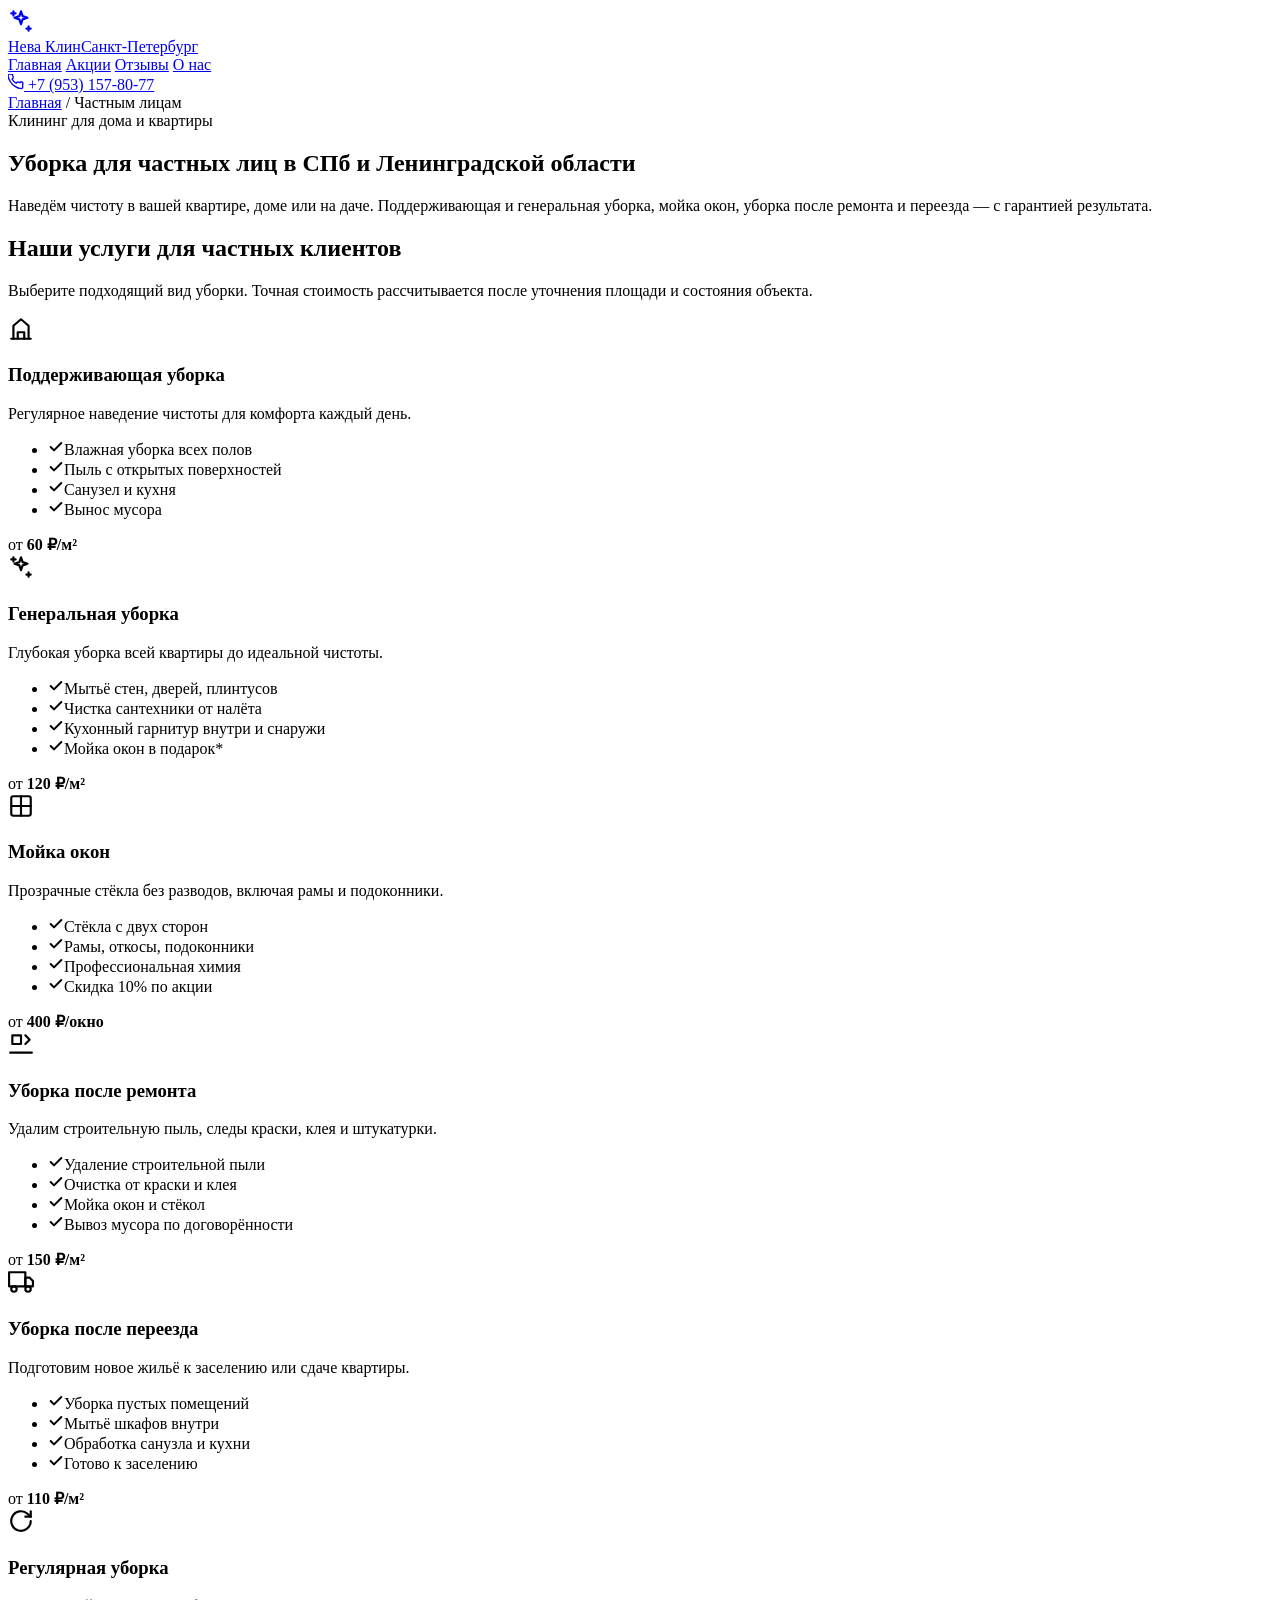
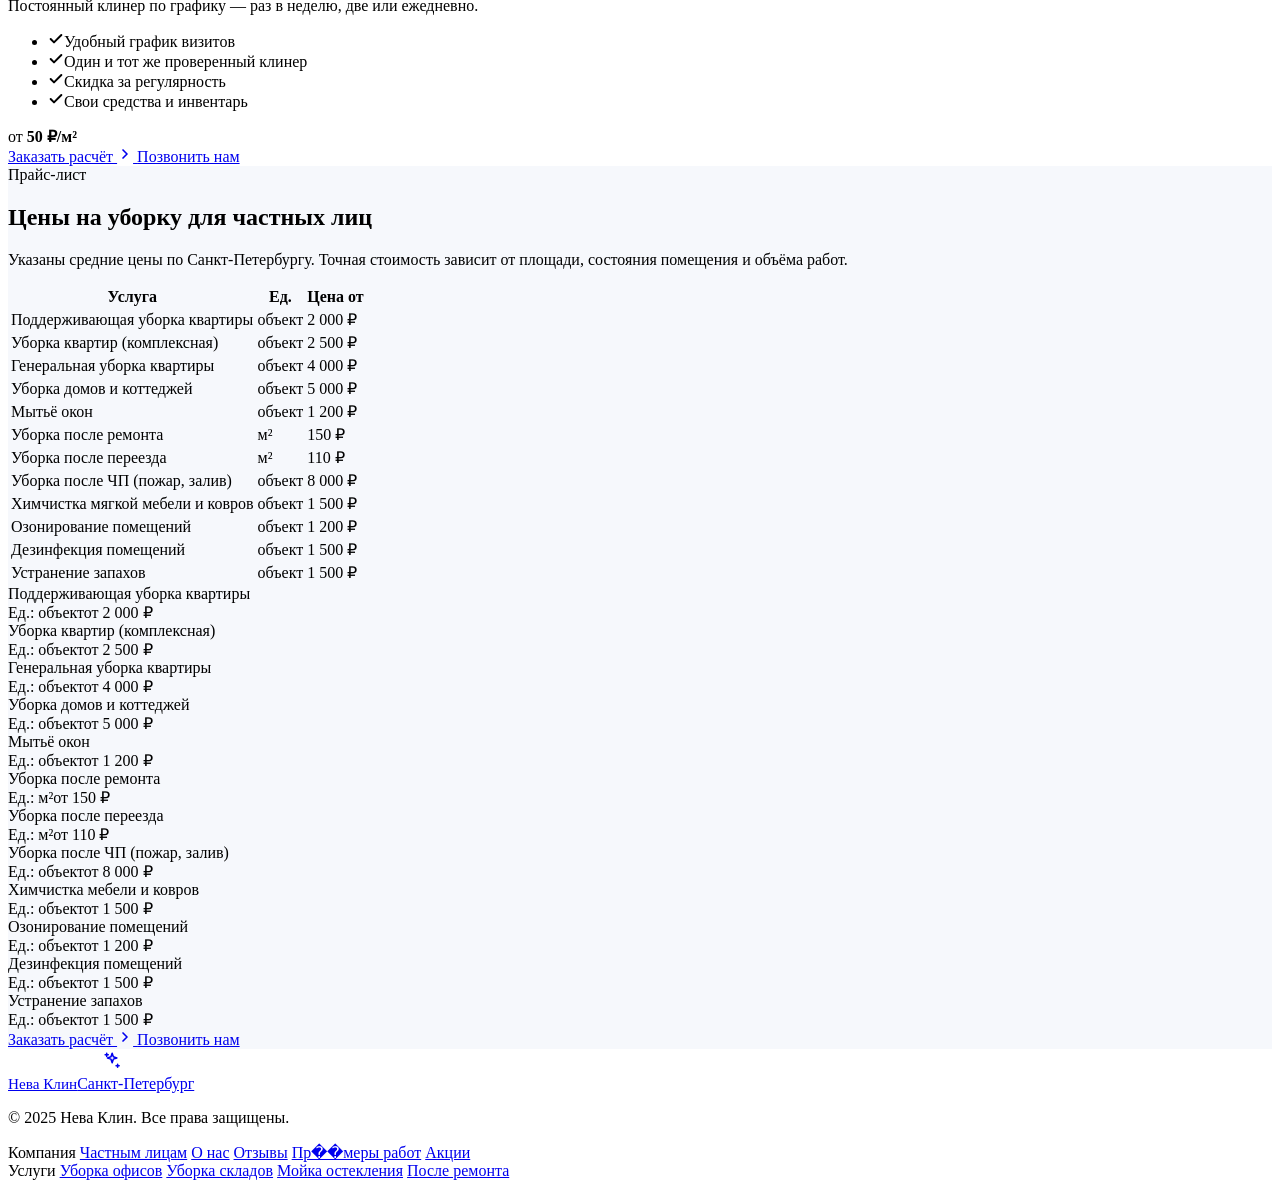
==== pages/chastnym-licam.html @ eec5f183 "Add files via upload 5 новых страниц" ====
<!DOCTYPE html>
<html lang="ru">
<head>
<meta charset="UTF-8"/>
<meta name="viewport" content="width=device-width, initial-scale=1.0"/>
<title>Уборка для частных лиц в СПб — поддерживающая, генеральная, мойка окон | Нева Клин</title>
<meta name="description" content="Клининг для частных лиц в Санкт-Петербурге и Ленинградской области: поддерживающая и генеральная уборка квартир, мойка окон, уборка после ремонта и переезда. Заказать расчёт."/>
<meta name="theme-color" content="#2EA8E8"/>
<link rel="icon" type="image/x-icon" href="/favicon.ico"/>
<link rel="canonical" href="https://neva-klin.ru/pages/chastnym-licam.html"/>
<link rel="preconnect" href="https://fonts.googleapis.com"/>
<link href="https://fonts.googleapis.com/css2?family=Inter:wght@400;500;600;700;800&display=swap" rel="stylesheet"/>
<link rel="stylesheet" href="/assets/site.css"/>
</head>
<body>

<!-- ══ HEADER ══ -->
<header>
  <div class="header-inner">
    <a href="/" class="logo">
      <div class="logo-icon">
        <svg width="26" height="26" viewBox="0 0 24 24" fill="none" stroke="currentColor" stroke-width="2" stroke-linecap="round" stroke-linejoin="round"><path d="M12 3l1.5 4.5L18 9l-4.5 1.5L12 15l-1.5-4.5L6 9l4.5-1.5z"/><path d="M5 3v4"/><path d="M19 17v4"/><path d="M3 5h4"/><path d="M17 19h4"/></svg>
        <div class="logo-dot"></div>
      </div>
      <div class="logo-text"><span>Нева Клин</span><span>Санкт-Петербург</span></div>
    </a>
    <nav>
      <a href="/">Главная</a>
      <a href="/pages/akcii.html">Акции</a>
      <a href="/pages/otzyvy.html">Отзывы</a>
      <a href="/pages/o-nas.html">О нас</a>
    </nav>
    <a href="tel:+79531578077" class="btn-call">
      <svg width="16" height="16" viewBox="0 0 24 24" fill="none" stroke="currentColor" stroke-width="2" stroke-linecap="round" stroke-linejoin="round"><path d="M22 16.92v3a2 2 0 01-2.18 2 19.79 19.79 0 01-8.63-3.07A19.5 19.5 0 013.07 10.8a19.79 19.79 0 01-3.07-8.67A2 2 0 012 0h3a2 2 0 012 1.72c.127.96.361 1.903.7 2.81a2 2 0 01-.45 2.11L6.09 7.91a16 16 0 006 6l1.27-1.27a2 2 0 012.11-.45c.907.339 1.85.573 2.81.7A2 2 0 0122 14.92z"/></svg>
      <span class="btn-call-text">+7 (953) 157-80-77</span>
    </a>
  </div>
</header>

<!-- ══ CRUMBS ══ -->
<div class="container crumbs"><a href="/">Главная</a> / <span>Частным лицам</span></div>

<!-- ══ HERO ══ -->
<section class="page-hero">
  <div class="page-hero-inner anim">
    <div class="page-badge">Клининг для дома и квартиры</div>
    <h1>Уборка для частных лиц в СПб и Ленинградской области</h1>
    <p>Наведём чистоту в вашей квартире, доме или на даче. Поддерживающая и генеральная уборка, мойка окон, уборка после ремонта и переезда — с гарантией результата.</p>
  </div>
</section>

<!-- ══ SERVICES ══ -->
<section class="section">
  <div class="container">
    <div class="section-head">
      <h2>Наши услуги для частных клиентов</h2>
      <p>Выберите подходящий вид уборки. Точная стоимость рассчитывается после уточнения площади и состояния объекта.</p>
    </div>

    <div class="svc-grid">
      <!-- Поддерживающая уборка -->
      <div class="svc-card">
        <div class="svc-icon">
          <svg width="26" height="26" viewBox="0 0 24 24" fill="none" stroke="currentColor" stroke-width="2" stroke-linecap="round" stroke-linejoin="round"><path d="M3 21h18"/><path d="M19 21V9l-7-6-7 6v12"/><path d="M9 21v-6h6v6"/></svg>
        </div>
        <h3>Поддерживающая уборка</h3>
        <p>Регулярное наведение чистоты для комфорта каждый день.</p>
        <ul class="svc-list">
          <li><svg width="16" height="16" viewBox="0 0 24 24" fill="none" stroke="currentColor" stroke-width="3" stroke-linecap="round" stroke-linejoin="round"><polyline points="20 6 9 17 4 12"/></svg>Влажная уборка всех полов</li>
          <li><svg width="16" height="16" viewBox="0 0 24 24" fill="none" stroke="currentColor" stroke-width="3" stroke-linecap="round" stroke-linejoin="round"><polyline points="20 6 9 17 4 12"/></svg>Пыль с открытых поверхностей</li>
          <li><svg width="16" height="16" viewBox="0 0 24 24" fill="none" stroke="currentColor" stroke-width="3" stroke-linecap="round" stroke-linejoin="round"><polyline points="20 6 9 17 4 12"/></svg>Санузел и кухня</li>
          <li><svg width="16" height="16" viewBox="0 0 24 24" fill="none" stroke="currentColor" stroke-width="3" stroke-linecap="round" stroke-linejoin="round"><polyline points="20 6 9 17 4 12"/></svg>Вынос мусора</li>
        </ul>
        <div class="svc-price">от <strong>60 ₽/м²</strong></div>
      </div>

      <!-- Генеральная уборка -->
      <div class="svc-card">
        <div class="svc-icon">
          <svg width="26" height="26" viewBox="0 0 24 24" fill="none" stroke="currentColor" stroke-width="2" stroke-linecap="round" stroke-linejoin="round"><path d="M12 3l1.5 4.5L18 9l-4.5 1.5L12 15l-1.5-4.5L6 9l4.5-1.5z"/><path d="M5 3v4"/><path d="M19 17v4"/><path d="M3 5h4"/><path d="M17 19h4"/></svg>
        </div>
        <h3>Генеральная уборка</h3>
        <p>Глубокая уборка всей квартиры до идеальной чистоты.</p>
        <ul class="svc-list">
          <li><svg width="16" height="16" viewBox="0 0 24 24" fill="none" stroke="currentColor" stroke-width="3" stroke-linecap="round" stroke-linejoin="round"><polyline points="20 6 9 17 4 12"/></svg>Мытьё стен, дверей, плинтусов</li>
          <li><svg width="16" height="16" viewBox="0 0 24 24" fill="none" stroke="currentColor" stroke-width="3" stroke-linecap="round" stroke-linejoin="round"><polyline points="20 6 9 17 4 12"/></svg>Чистка сантехники от налёта</li>
          <li><svg width="16" height="16" viewBox="0 0 24 24" fill="none" stroke="currentColor" stroke-width="3" stroke-linecap="round" stroke-linejoin="round"><polyline points="20 6 9 17 4 12"/></svg>Кухонный гарнитур внутри и снаружи</li>
          <li><svg width="16" height="16" viewBox="0 0 24 24" fill="none" stroke="currentColor" stroke-width="3" stroke-linecap="round" stroke-linejoin="round"><polyline points="20 6 9 17 4 12"/></svg>Мойка окон в подарок*</li>
        </ul>
        <div class="svc-price">от <strong>120 ₽/м²</strong></div>
      </div>

      <!-- Мойка окон -->
      <div class="svc-card">
        <div class="svc-icon">
          <svg width="26" height="26" viewBox="0 0 24 24" fill="none" stroke="currentColor" stroke-width="2" stroke-linecap="round" stroke-linejoin="round"><rect x="3" y="3" width="18" height="18" rx="2"/><path d="M3 12h18M12 3v18"/></svg>
        </div>
        <h3>Мойка окон</h3>
        <p>Прозрачные стёкла без разводов, включая рамы и подоконники.</p>
        <ul class="svc-list">
          <li><svg width="16" height="16" viewBox="0 0 24 24" fill="none" stroke="currentColor" stroke-width="3" stroke-linecap="round" stroke-linejoin="round"><polyline points="20 6 9 17 4 12"/></svg>Стёкла с двух сторон</li>
          <li><svg width="16" height="16" viewBox="0 0 24 24" fill="none" stroke="currentColor" stroke-width="3" stroke-linecap="round" stroke-linejoin="round"><polyline points="20 6 9 17 4 12"/></svg>Рамы, откосы, подоконники</li>
          <li><svg width="16" height="16" viewBox="0 0 24 24" fill="none" stroke="currentColor" stroke-width="3" stroke-linecap="round" stroke-linejoin="round"><polyline points="20 6 9 17 4 12"/></svg>Профессиональная химия</li>
          <li><svg width="16" height="16" viewBox="0 0 24 24" fill="none" stroke="currentColor" stroke-width="3" stroke-linecap="round" stroke-linejoin="round"><polyline points="20 6 9 17 4 12"/></svg>Скидка 10% по акции</li>
        </ul>
        <div class="svc-price">от <strong>400 ₽/окно</strong></div>
      </div>

      <!-- Уборка после ремонта -->
      <div class="svc-card">
        <div class="svc-icon">
          <svg width="26" height="26" viewBox="0 0 24 24" fill="none" stroke="currentColor" stroke-width="2" stroke-linecap="round" stroke-linejoin="round"><path d="M2 20h20"/><path d="M16 4l4 4-4 4"/><path d="M12 4v8H4V4h8z"/></svg>
        </div>
        <h3>Уборка после ремонта</h3>
        <p>Удалим строительную пыль, следы краски, клея и штукатурки.</p>
        <ul class="svc-list">
          <li><svg width="16" height="16" viewBox="0 0 24 24" fill="none" stroke="currentColor" stroke-width="3" stroke-linecap="round" stroke-linejoin="round"><polyline points="20 6 9 17 4 12"/></svg>Удаление строительной пыли</li>
          <li><svg width="16" height="16" viewBox="0 0 24 24" fill="none" stroke="currentColor" stroke-width="3" stroke-linecap="round" stroke-linejoin="round"><polyline points="20 6 9 17 4 12"/></svg>Очистка от краски и клея</li>
          <li><svg width="16" height="16" viewBox="0 0 24 24" fill="none" stroke="currentColor" stroke-width="3" stroke-linecap="round" stroke-linejoin="round"><polyline points="20 6 9 17 4 12"/></svg>Мойка окон и стёкол</li>
          <li><svg width="16" height="16" viewBox="0 0 24 24" fill="none" stroke="currentColor" stroke-width="3" stroke-linecap="round" stroke-linejoin="round"><polyline points="20 6 9 17 4 12"/></svg>Вывоз мусора по договорённости</li>
        </ul>
        <div class="svc-price">от <strong>150 ₽/м²</strong></div>
      </div>

      <!-- Уборка после переезда -->
      <div class="svc-card">
        <div class="svc-icon">
          <svg width="26" height="26" viewBox="0 0 24 24" fill="none" stroke="currentColor" stroke-width="2" stroke-linecap="round" stroke-linejoin="round"><path d="M1 3h15v13H1z"/><path d="M16 8h4l3 3v5h-7V8z"/><circle cx="5.5" cy="18.5" r="2.5"/><circle cx="18.5" cy="18.5" r="2.5"/></svg>
        </div>
        <h3>Уборка после переезда</h3>
        <p>Подготовим новое жильё к заселению или сдаче квартиры.</p>
        <ul class="svc-list">
          <li><svg width="16" height="16" viewBox="0 0 24 24" fill="none" stroke="currentColor" stroke-width="3" stroke-linecap="round" stroke-linejoin="round"><polyline points="20 6 9 17 4 12"/></svg>Уборка пустых помещений</li>
          <li><svg width="16" height="16" viewBox="0 0 24 24" fill="none" stroke="currentColor" stroke-width="3" stroke-linecap="round" stroke-linejoin="round"><polyline points="20 6 9 17 4 12"/></svg>Мытьё шкафов внутри</li>
          <li><svg width="16" height="16" viewBox="0 0 24 24" fill="none" stroke="currentColor" stroke-width="3" stroke-linecap="round" stroke-linejoin="round"><polyline points="20 6 9 17 4 12"/></svg>Обработка санузла и кухни</li>
          <li><svg width="16" height="16" viewBox="0 0 24 24" fill="none" stroke="currentColor" stroke-width="3" stroke-linecap="round" stroke-linejoin="round"><polyline points="20 6 9 17 4 12"/></svg>Готово к заселению</li>
        </ul>
        <div class="svc-price">от <strong>110 ₽/м²</strong></div>
      </div>

      <!-- Регулярная уборка -->
      <div class="svc-card">
        <div class="svc-icon">
          <svg width="26" height="26" viewBox="0 0 24 24" fill="none" stroke="currentColor" stroke-width="2" stroke-linecap="round" stroke-linejoin="round"><path d="M21 12a9 9 0 11-3-6.7L21 8"/><path d="M21 3v5h-5"/></svg>
        </div>
        <h3>Регулярная уборка</h3>
        <p>Постоянный клинер по графику — раз в неделю, две или ежедневно.</p>
        <ul class="svc-list">
          <li><svg width="16" height="16" viewBox="0 0 24 24" fill="none" stroke="currentColor" stroke-width="3" stroke-linecap="round" stroke-linejoin="round"><polyline points="20 6 9 17 4 12"/></svg>Удобный график визитов</li>
          <li><svg width="16" height="16" viewBox="0 0 24 24" fill="none" stroke="currentColor" stroke-width="3" stroke-linecap="round" stroke-linejoin="round"><polyline points="20 6 9 17 4 12"/></svg>Один и тот же проверенный клинер</li>
          <li><svg width="16" height="16" viewBox="0 0 24 24" fill="none" stroke="currentColor" stroke-width="3" stroke-linecap="round" stroke-linejoin="round"><polyline points="20 6 9 17 4 12"/></svg>Скидка за регулярность</li>
          <li><svg width="16" height="16" viewBox="0 0 24 24" fill="none" stroke="currentColor" stroke-width="3" stroke-linecap="round" stroke-linejoin="round"><polyline points="20 6 9 17 4 12"/></svg>Свои средства и инвентарь</li>
        </ul>
        <div class="svc-price">от <strong>50 ₽/м²</strong></div>
      </div>
    </div>

    <div class="cta-row">
      <a href="/#contact" class="btn-primary">Заказать расчёт
        <svg width="16" height="16" viewBox="0 0 24 24" fill="none" stroke="currentColor" stroke-width="2.5" stroke-linecap="round" stroke-linejoin="round"><polyline points="9 18 15 12 9 6"/></svg>
      </a>
      <a href="tel:+79531578077" class="btn-outline">Позвонить нам</a>
    </div>
  </div>
</section>

<!-- ══ PRICE LIST ══ -->
<section class="section" id="prices" style="background:var(--muted-bg,#f6f8fc)">
  <div class="container">
    <div class="section-head">
      <div class="page-badge">Прайс-лист</div>
      <h2>Цены на уборку для частных лиц</h2>
      <p>Указаны средние цены по Санкт-Петербургу. Точная стоимость зависит от площади, состояния помещения и объёма работ.</p>
    </div>

    <div class="price-table-wrap">
      <table class="price-table">
        <thead><tr><th>Услуга</th><th>Ед.</th><th>Цена от</th></tr></thead>
        <tbody>
          <tr><td>Поддерживающая уборка квартиры</td><td class="td-center">объект</td><td class="td-price">2 000 ₽</td></tr>
          <tr><td>Уборка квартир (комплексная)</td><td class="td-center">объект</td><td class="td-price">2 500 ₽</td></tr>
          <tr><td>Генеральная уборка квартиры</td><td class="td-center">объект</td><td class="td-price">4 000 ₽</td></tr>
          <tr><td>Уборка домов и коттеджей</td><td class="td-center">объект</td><td class="td-price">5 000 ₽</td></tr>
          <tr><td>Мытьё окон</td><td class="td-center">объект</td><td class="td-price">1 200 ₽</td></tr>
          <tr><td>Уборка после ремонта</td><td class="td-center">м²</td><td class="td-price">150 ₽</td></tr>
          <tr><td>Уборка после переезда</td><td class="td-center">м²</td><td class="td-price">110 ₽</td></tr>
          <tr><td>Уборка после ЧП (пожар, залив)</td><td class="td-center">объект</td><td class="td-price">8 000 ₽</td></tr>
          <tr><td>Химчистка мягкой мебели и ковров</td><td class="td-center">объект</td><td class="td-price">1 500 ₽</td></tr>
          <tr><td>Озонирование помещений</td><td class="td-center">объект</td><td class="td-price">1 200 ₽</td></tr>
          <tr><td>Дезинфекция помещений</td><td class="td-center">объект</td><td class="td-price">1 500 ₽</td></tr>
          <tr><td>Устранение запахов</td><td class="td-center">объект</td><td class="td-price">1 500 ₽</td></tr>
        </tbody>
      </table>
    </div>

    <div class="price-cards">
      <div class="price-card"><div class="price-card-name">Поддерживающая уборка квартиры</div><div class="price-card-row"><span class="price-card-unit">Ед.: объект</span><span class="price-card-val">от 2 000 ₽</span></div></div>
      <div class="price-card"><div class="price-card-name">Уборка квартир (комплексная)</div><div class="price-card-row"><span class="price-card-unit">Ед.: объект</span><span class="price-card-val">от 2 500 ₽</span></div></div>
      <div class="price-card"><div class="price-card-name">Генеральная уборка квартиры</div><div class="price-card-row"><span class="price-card-unit">Ед.: объект</span><span class="price-card-val">от 4 000 ₽</span></div></div>
      <div class="price-card"><div class="price-card-name">Уборка домов и коттеджей</div><div class="price-card-row"><span class="price-card-unit">Ед.: объект</span><span class="price-card-val">от 5 000 ₽</span></div></div>
      <div class="price-card"><div class="price-card-name">Мытьё окон</div><div class="price-card-row"><span class="price-card-unit">Ед.: объект</span><span class="price-card-val">от 1 200 ₽</span></div></div>
      <div class="price-card"><div class="price-card-name">Уборка после ремонта</div><div class="price-card-row"><span class="price-card-unit">Ед.: м²</span><span class="price-card-val">от 150 ₽</span></div></div>
      <div class="price-card"><div class="price-card-name">Уборка после переезда</div><div class="price-card-row"><span class="price-card-unit">Ед.: м²</span><span class="price-card-val">от 110 ₽</span></div></div>
      <div class="price-card"><div class="price-card-name">Уборка после ЧП (пожар, залив)</div><div class="price-card-row"><span class="price-card-unit">Ед.: объект</span><span class="price-card-val">от 8 000 ₽</span></div></div>
      <div class="price-card"><div class="price-card-name">Химчистка мебели и ковров</div><div class="price-card-row"><span class="price-card-unit">Ед.: объект</span><span class="price-card-val">от 1 500 ₽</span></div></div>
      <div class="price-card"><div class="price-card-name">Озонирование помещений</div><div class="price-card-row"><span class="price-card-unit">Ед.: объект</span><span class="price-card-val">от 1 200 ₽</span></div></div>
      <div class="price-card"><div class="price-card-name">Дезинфекция помещений</div><div class="price-card-row"><span class="price-card-unit">Ед.: объект</span><span class="price-card-val">от 1 500 ₽</span></div></div>
      <div class="price-card"><div class="price-card-name">Устранение запахов</div><div class="price-card-row"><span class="price-card-unit">Ед.: объект</span><span class="price-card-val">от 1 500 ₽</span></div></div>
    </div>

    <div class="cta-row">
      <a href="/#contact" class="btn-primary">Заказать расчёт
        <svg width="16" height="16" viewBox="0 0 24 24" fill="none" stroke="currentColor" stroke-width="2.5" stroke-linecap="round" stroke-linejoin="round"><polyline points="9 18 15 12 9 6"/></svg>
      </a>
      <a href="tel:+79531578077" class="btn-outline">Позвонить нам</a>
    </div>
  </div>
</section>

<!-- ══ FOOTER ══ -->
<footer>
  <div class="footer-inner">
    <div>
      <a href="/" class="logo" style="margin-bottom:1rem">
        <div class="logo-icon" style="transform:scale(.85)">
          <svg width="22" height="22" viewBox="0 0 24 24" fill="none" stroke="currentColor" stroke-width="2" stroke-linecap="round" stroke-linejoin="round"><path d="M12 3l1.5 4.5L18 9l-4.5 1.5L12 15l-1.5-4.5L6 9l4.5-1.5z"/><path d="M5 3v4M19 17v4M3 5h4M17 19h4"/></svg>
          <div class="logo-dot"></div>
        </div>
        <div class="logo-text"><span style="font-size:.95rem">Нева Клин</span><span>Санкт-Петербург</span></div>
      </a>
      <p class="footer-copy">© 2025 Нева Клин. Все права защищены.</p>
    </div>
    <div class="footer-nav">
      <div class="footer-col">
        <span class="footer-col-title">Компания</span>
        <a href="/pages/chastnym-licam.html">Частным лицам</a>
        <a href="/pages/o-nas.html">О нас</a>
        <a href="/pages/otzyvy.html">Отзывы</a>
        <a href="/pages/primery-rabot.html">Пр��меры работ</a>
        <a href="/pages/akcii.html">Акции</a>
      </div>
      <div class="footer-col">
        <span class="footer-col-title">Услуги</span>
        <a href="/pages/uborka-ofisov.html">Уборка офисов</a>
        <a href="/pages/uborka-skladov.html">Уборка складов</a>
        <a href="/pages/moyka-ostekleniya.html">Мойка остекления</a>
        <a href="/pages/poslestroitelnaya-uborka.html">После ремонта</a>
      </div>
    </div>
  </div>
</footer>

</body>
</html>
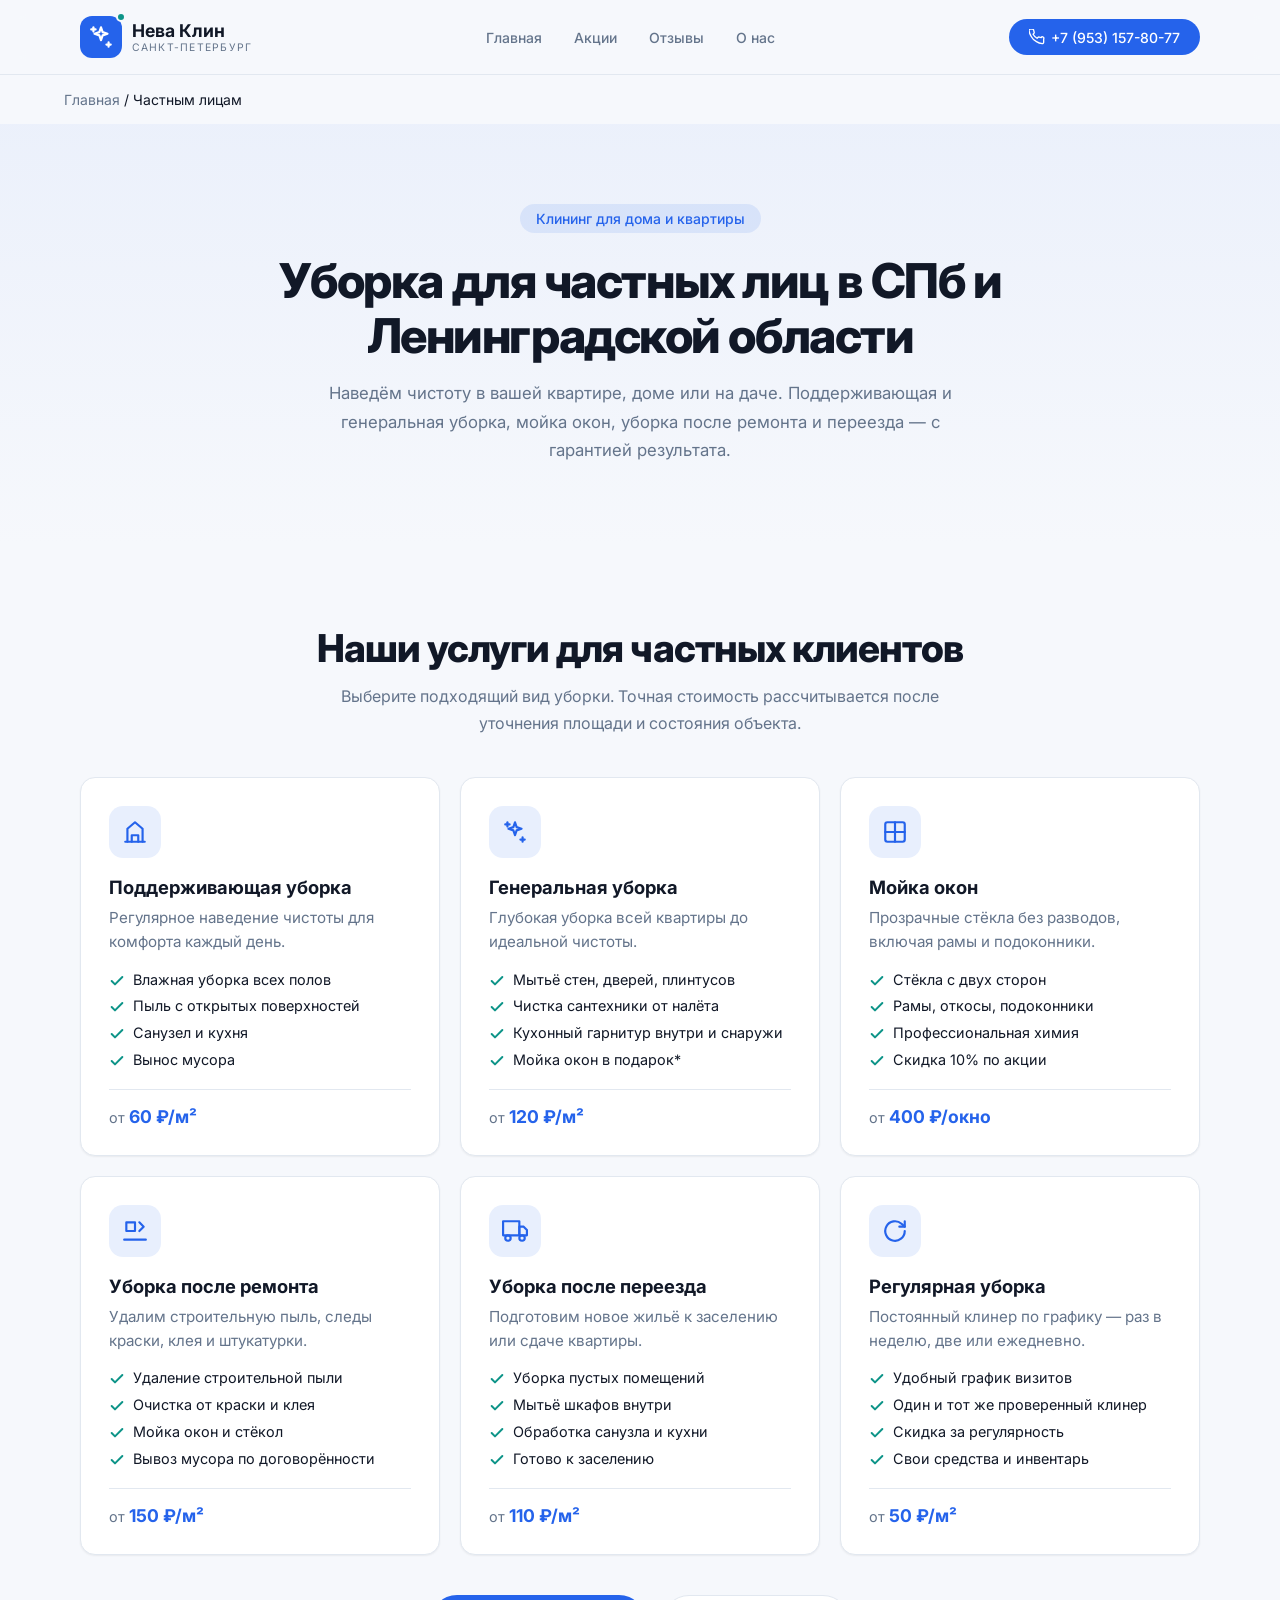
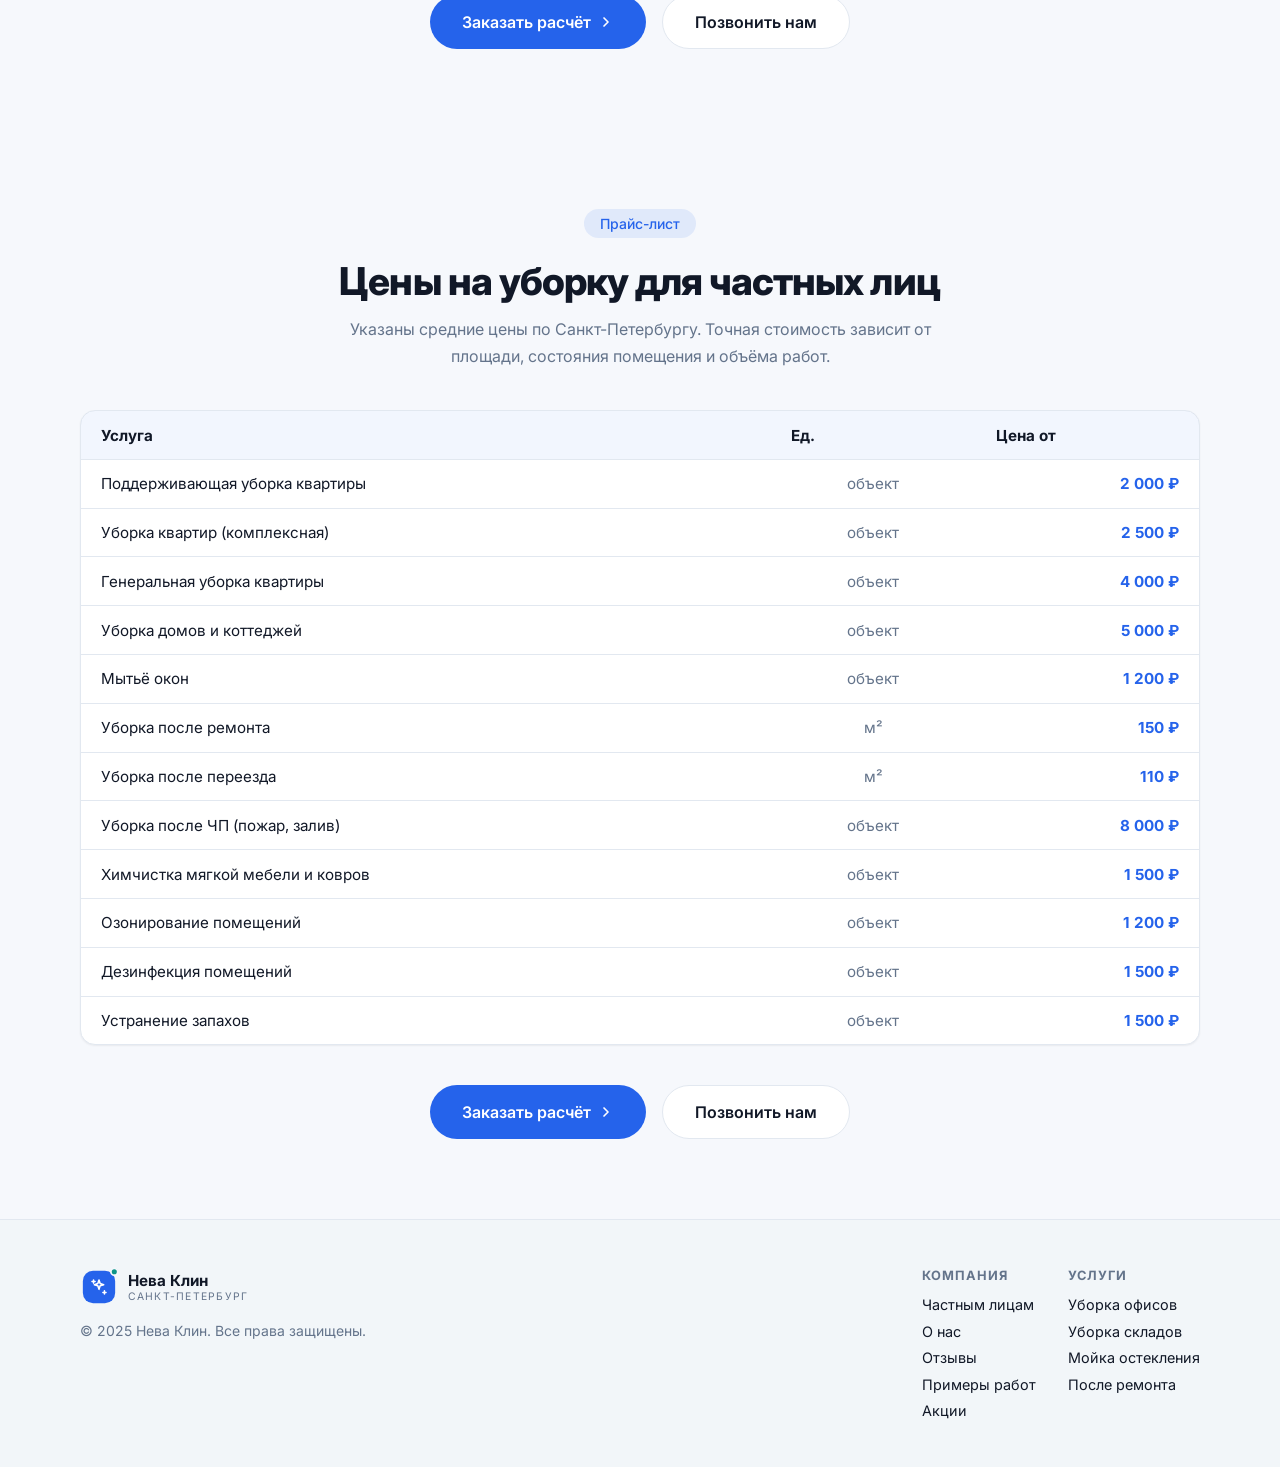
==== commit 78e5890a: "Update chastnym-licam.html исправление слова Примеры, 239 стр" ====
--- a/pages/chastnym-licam.html
+++ b/pages/chastnym-licam.html
@@ -236,7 +236,7 @@
         <a href="/pages/chastnym-licam.html">Частным лицам</a>
         <a href="/pages/o-nas.html">О нас</a>
         <a href="/pages/otzyvy.html">Отзывы</a>
-        <a href="/pages/primery-rabot.html">Пр��меры работ</a>
+        <a href="/pages/primery-rabot.html">Примеры работ</a>
         <a href="/pages/akcii.html">Акции</a>
       </div>
       <div class="footer-col">
--- a/assets/site.css
+++ b/assets/site.css
@@ -0,0 +1,336 @@
+/* ══ НЕВА КЛИН — общие стили для внутренних страниц ══ */
+*, *::before, *::after { box-sizing: border-box; margin: 0; padding: 0; }
+
+:root {
+  --background:          #f6f8fc;
+  --foreground:          #111827;
+  --card:                #ffffff;
+  --card-foreground:     #111827;
+  --primary:             #2563eb;
+  --primary-fg:          #ffffff;
+  --secondary:           #0d9488;
+  --secondary-fg:        #ffffff;
+  --muted:               #f1f5f9;
+  --muted-fg:            #64748b;
+  --border:              #e2e8f0;
+  --input-bg:            #f1f5f9;
+  --ring:                #2563eb;
+  --radius:              0.75rem;
+  --shadow-sm: 0 1px 2px rgba(0,0,0,.06);
+  --shadow:    0 4px 12px rgba(0,0,0,.08);
+  --shadow-lg: 0 10px 30px rgba(0,0,0,.12);
+}
+
+html { scroll-behavior: smooth; background: var(--background); }
+body {
+  font-family: 'Inter', -apple-system, BlinkMacSystemFont, 'Segoe UI', Roboto, 'Helvetica Neue', Arial, sans-serif;
+  background: var(--background);
+  color: var(--foreground);
+  -webkit-font-smoothing: antialiased;
+  min-height: 100vh;
+}
+
+.container { max-width: 1152px; margin: 0 auto; padding: 0 1rem; }
+.text-primary { color: var(--primary); }
+.text-secondary { color: var(--secondary); }
+.text-muted { color: var(--muted-fg); }
+
+/* ── HEADER ── */
+header {
+  position: sticky; top: 0; z-index: 50;
+  background: rgba(246,248,252,.85);
+  backdrop-filter: blur(12px);
+  border-bottom: 1px solid var(--border);
+}
+.header-inner {
+  display: flex; align-items: center; justify-content: space-between;
+  padding: 1rem; max-width: 1152px; margin: 0 auto;
+}
+.logo { display: flex; align-items: center; gap: .6rem; text-decoration: none; }
+.logo-icon {
+  position: relative; background: var(--primary);
+  border-radius: 12px; padding: 8px;
+  display: flex; align-items: center; justify-content: center;
+}
+.logo-icon svg { color: #fff; }
+.logo-dot {
+  position: absolute; top: -4px; right: -4px;
+  width: 10px; height: 10px; border-radius: 50%;
+  background: var(--secondary); border: 2px solid var(--background);
+}
+.logo-text span:first-child {
+  display: block; font-weight: 700; font-size: 1.1rem;
+  color: var(--foreground); line-height: 1.2;
+}
+.logo-text span:last-child {
+  display: block; font-size: .65rem; letter-spacing: .12em;
+  color: var(--muted-fg); text-transform: uppercase;
+}
+nav { display: flex; align-items: center; gap: 2rem; }
+nav a {
+  font-size: .875rem; font-weight: 500;
+  color: var(--muted-fg); text-decoration: none; transition: color .2s;
+}
+nav a:hover { color: var(--foreground); }
+.btn-call {
+  display: flex; align-items: center; gap: .4rem;
+  background: var(--primary); color: #fff;
+  padding: .6rem 1.25rem; border-radius: 99px;
+  font-size: .875rem; font-weight: 500; text-decoration: none;
+  transition: box-shadow .2s, transform .15s; white-space: nowrap;
+}
+.btn-call:hover { box-shadow: 0 8px 20px rgba(37,99,235,.3); transform: translateY(-1px); }
+@media (max-width:768px) { nav { display: none; } .btn-call-text { display: none; } }
+
+/* ── PAGE HERO ── */
+.page-hero {
+  position: relative; overflow: hidden;
+  background: linear-gradient(to bottom, rgba(37,99,235,.05), var(--background));
+  padding: 3.5rem 0;
+}
+@media (min-width:768px) { .page-hero { padding: 5rem 0; } }
+.page-hero-inner { position: relative; max-width: 768px; margin: 0 auto; padding: 0 1rem; text-align: center; }
+.page-badge {
+  display: inline-block; background: rgba(37,99,235,.1); color: var(--primary);
+  border-radius: 99px; padding: .375rem 1rem;
+  font-size: .875rem; font-weight: 500; margin-bottom: 1.25rem;
+}
+.page-hero h1 {
+  font-size: clamp(1.75rem, 4.5vw, 3rem); font-weight: 800;
+  line-height: 1.15; letter-spacing: -.03em; margin-bottom: 1rem;
+}
+.page-hero p { font-size: 1.05rem; color: var(--muted-fg); line-height: 1.7; max-width: 40rem; margin: 0 auto; }
+
+/* ── BREADCRUMB / BACK ── */
+.crumbs { padding: 1rem 0; font-size: .875rem; }
+.crumbs a { color: var(--muted-fg); text-decoration: none; }
+.crumbs a:hover { color: var(--primary); }
+.crumbs span { color: var(--foreground); }
+
+/* ── GENERIC SECTION ── */
+.section { padding: 3.5rem 0; }
+@media (min-width:768px) { .section { padding: 5rem 0; } }
+.section.alt { background: var(--card); border-top: 1px solid var(--border); border-bottom: 1px solid var(--border); }
+.section-head { text-align: center; margin-bottom: 2.5rem; }
+.section-head h2 { font-size: clamp(1.6rem, 3.5vw, 2.4rem); font-weight: 800; letter-spacing: -.025em; line-height: 1.2; margin-bottom: .75rem; }
+.section-head p { color: var(--muted-fg); max-width: 40rem; margin: 0 auto; line-height: 1.7; }
+
+/* ── SERVICE CARDS (частным лицам) ── */
+.svc-grid { display: grid; grid-template-columns: 1fr; gap: 1.25rem; }
+@media (min-width:640px) { .svc-grid { grid-template-columns: repeat(2, 1fr); } }
+@media (min-width:1024px) { .svc-grid { grid-template-columns: repeat(3, 1fr); } }
+.svc-card {
+  background: var(--card); border: 1px solid var(--border);
+  border-radius: calc(var(--radius)*1.25); padding: 1.75rem;
+  box-shadow: var(--shadow-sm); display: flex; flex-direction: column;
+  transition: box-shadow .2s, transform .15s, border-color .2s;
+}
+.svc-card:hover { box-shadow: var(--shadow-lg); transform: translateY(-3px); border-color: rgba(37,99,235,.35); }
+.svc-icon {
+  width: 52px; height: 52px; border-radius: 14px;
+  background: rgba(37,99,235,.1); color: var(--primary);
+  display: flex; align-items: center; justify-content: center; margin-bottom: 1.1rem;
+}
+.svc-card h3 { font-size: 1.15rem; font-weight: 700; margin-bottom: .5rem; }
+.svc-card > p { color: var(--muted-fg); font-size: .95rem; line-height: 1.6; margin-bottom: 1rem; }
+.svc-list { list-style: none; display: flex; flex-direction: column; gap: .55rem; margin-bottom: 1.25rem; }
+.svc-list li { display: flex; align-items: flex-start; gap: .5rem; font-size: .9rem; color: var(--foreground); }
+.svc-list li svg { flex-shrink: 0; color: var(--secondary); margin-top: 2px; }
+.svc-price { margin-top: auto; padding-top: 1rem; border-top: 1px solid var(--border); font-size: .9rem; color: var(--muted-fg); }
+.svc-price strong { color: var(--primary); font-size: 1.1rem; }
+
+/* ── BUTTONS ── */
+.btn-primary {
+  display: inline-flex; align-items: center; gap: .4rem;
+  background: var(--primary); color: #fff; padding: 1rem 2rem;
+  border-radius: 99px; font-size: 1rem; font-weight: 600;
+  text-decoration: none; border: none; cursor: pointer;
+  transition: box-shadow .2s, transform .15s;
+}
+.btn-primary:hover { box-shadow: 0 12px 28px rgba(37,99,235,.3); transform: translateY(-2px); }
+.btn-outline {
+  display: inline-flex; align-items: center; gap: .4rem;
+  background: var(--card); color: var(--foreground); padding: 1rem 2rem;
+  border-radius: 99px; font-size: 1rem; font-weight: 600;
+  text-decoration: none; border: 1px solid var(--border); cursor: pointer;
+  transition: background .2s;
+}
+.btn-outline:hover { background: var(--muted); }
+.cta-row { display: flex; flex-wrap: wrap; gap: 1rem; justify-content: center; margin-top: 2.5rem; }
+
+/* ── О НАС ── */
+.about-grid { display: grid; grid-template-columns: 1fr; gap: 2.5rem; align-items: center; }
+@media (min-width:900px) { .about-grid { grid-template-columns: 1.1fr .9fr; } }
+.about-text p { color: var(--muted-fg); line-height: 1.8; margin-bottom: 1rem; }
+.about-text h3 { font-size: 1.25rem; font-weight: 700; margin: 1.5rem 0 .75rem; }
+.value-grid { display: grid; grid-template-columns: 1fr; gap: 1rem; }
+@media (min-width:640px) { .value-grid { grid-template-columns: repeat(2,1fr); } }
+.value-card { background: var(--card); border: 1px solid var(--border); border-radius: var(--radius); padding: 1.5rem; box-shadow: var(--shadow-sm); }
+.value-card .svc-icon { margin-bottom: .9rem; }
+.value-card h4 { font-weight: 700; margin-bottom: .35rem; }
+.value-card p { color: var(--muted-fg); font-size: .9rem; line-height: 1.6; }
+.stats-inline { display: grid; grid-template-columns: repeat(2,1fr); gap: 1.5rem; margin: 2rem 0; }
+@media (min-width:640px) { .stats-inline { grid-template-columns: repeat(4,1fr); } }
+.stats-inline .stat-val { font-size: 2rem; font-weight: 800; color: var(--primary); line-height: 1; }
+.stats-inline .stat-lbl { font-size: .85rem; color: var(--muted-fg); margin-top: .25rem; }
+
+/* ── ОТЗЫВЫ ── */
+.reviews-grid { display: grid; grid-template-columns: 1fr; gap: 1.25rem; }
+@media (min-width:640px) { .reviews-grid { grid-template-columns: repeat(2,1fr); } }
+@media (min-width:1024px) { .reviews-grid { grid-template-columns: repeat(3,1fr); } }
+.review-card { background: var(--card); border: 1px solid var(--border); border-radius: calc(var(--radius)*1.25); padding: 1.5rem; box-shadow: var(--shadow-sm); display: flex; flex-direction: column; }
+.review-stars { display: flex; gap: 2px; color: #f59e0b; margin-bottom: .85rem; }
+.review-card p { color: var(--foreground); line-height: 1.65; font-size: .95rem; margin-bottom: 1.1rem; }
+.review-author { display: flex; align-items: center; gap: .75rem; margin-top: auto; }
+.review-avatar {
+  width: 44px; height: 44px; border-radius: 50%; flex-shrink: 0;
+  background: rgba(37,99,235,.12); color: var(--primary);
+  display: flex; align-items: center; justify-content: center;
+  font-weight: 700; font-size: 1rem;
+}
+.review-name { font-weight: 600; font-size: .95rem; }
+.review-meta { font-size: .8rem; color: var(--muted-fg); }
+
+/* ── FORM ── */
+.form-card {
+  background: var(--card); border: 1px solid var(--border);
+  border-radius: calc(var(--radius)*2); padding: 2rem;
+  box-shadow: var(--shadow-lg); max-width: 640px; margin: 0 auto;
+}
+.form-card h3 { font-size: 1.25rem; font-weight: 700; margin-bottom: 1.5rem; }
+.form { display: flex; flex-direction: column; gap: 1.25rem; }
+.form-row { display: grid; grid-template-columns: 1fr; gap: 1.25rem; }
+@media (min-width:640px) { .form-row { grid-template-columns: 1fr 1fr; } }
+.form-group label { display: block; font-size: .875rem; font-weight: 500; margin-bottom: .5rem; }
+.form-group input, .form-group select, .form-group textarea {
+  width: 100%; padding: .875rem 1rem; border: 1px solid var(--border);
+  border-radius: var(--radius); background: var(--background); color: var(--foreground);
+  font-family: 'Inter', sans-serif; font-size: .9375rem; outline: none;
+  transition: border-color .2s, box-shadow .2s; -webkit-appearance: none;
+}
+.form-group input::placeholder, .form-group textarea::placeholder { color: var(--muted-fg); }
+.form-group input:focus, .form-group select:focus, .form-group textarea:focus {
+  border-color: var(--ring); box-shadow: 0 0 0 3px rgba(37,99,235,.15);
+}
+.form-group textarea { resize: vertical; }
+.rating-input { display: flex; flex-direction: row-reverse; justify-content: flex-end; gap: .25rem; }
+.rating-input input { position: absolute; opacity: 0; width: 0; height: 0; }
+.rating-input label { cursor: pointer; color: var(--border); transition: color .15s; margin: 0; }
+.rating-input label:hover, .rating-input label:hover ~ label,
+.rating-input input:checked ~ label { color: #f59e0b; }
+.btn-submit {
+  width: 100%; padding: 1rem; background: var(--primary); color: #fff;
+  border: none; border-radius: var(--radius); font-family: 'Inter', sans-serif;
+  font-size: 1rem; font-weight: 600; cursor: pointer;
+  transition: box-shadow .2s, transform .15s;
+}
+.btn-submit:hover { box-shadow: 0 8px 24px rgba(37,99,235,.3); transform: translateY(-1px); }
+
+/* ── АКЦИИ ── */
+.promo-grid { display: grid; grid-template-columns: 1fr; gap: 1.5rem; }
+@media (min-width:768px) { .promo-grid { grid-template-columns: repeat(2,1fr); } }
+.promo-card {
+  position: relative; overflow: hidden;
+  background: var(--card); border: 1px solid var(--border);
+  border-radius: calc(var(--radius)*1.5); padding: 2rem;
+  box-shadow: var(--shadow); display: flex; flex-direction: column;
+}
+.promo-card.featured { border-color: rgba(37,99,235,.4); box-shadow: var(--shadow-lg); }
+.promo-badge {
+  align-self: flex-start; background: var(--secondary); color: #fff;
+  border-radius: 99px; padding: .35rem 1rem; font-size: .8rem; font-weight: 700;
+  margin-bottom: 1rem; letter-spacing: .02em;
+}
+.promo-discount { font-size: 3rem; font-weight: 800; color: var(--primary); line-height: 1; margin-bottom: .5rem; }
+.promo-card h3 { font-size: 1.35rem; font-weight: 700; margin-bottom: .6rem; }
+.promo-card p { color: var(--muted-fg); line-height: 1.65; margin-bottom: 1.25rem; }
+.promo-card .btn-primary { margin-top: auto; align-self: flex-start; }
+.promo-terms { font-size: .8rem; color: var(--muted-fg); margin-top: 1rem; }
+
+/* ── EMPTY STATE (примеры работ) ── */
+.empty-state { text-align: center; max-width: 520px; margin: 0 auto; padding: 3rem 0; }
+.empty-icon {
+  width: 80px; height: 80px; border-radius: 50%; margin: 0 auto 1.5rem;
+  background: rgba(37,99,235,.1); color: var(--primary);
+  display: flex; align-items: center; justify-content: center;
+}
+.empty-state h2 { font-size: 1.5rem; font-weight: 700; margin-bottom: .75rem; }
+.empty-state p { color: var(--muted-fg); line-height: 1.7; }
+
+/* ── FOOTER ── */
+footer { background: rgba(241,245,249,.6); border-top: 1px solid var(--border); padding: 3rem 0; }
+.footer-inner {
+  max-width: 1152px; margin: 0 auto; padding: 0 1rem;
+  display: flex; flex-wrap: wrap; align-items: flex-start; justify-content: space-between; gap: 2rem;
+}
+.footer-copy { font-size: .875rem; color: var(--muted-fg); }
+.footer-nav { display: flex; flex-wrap: wrap; gap: .75rem 2rem; }
+.footer-col { display: flex; flex-direction: column; gap: .6rem; }
+.footer-col-title { font-size: .8rem; font-weight: 700; text-transform: uppercase; letter-spacing: .08em; color: var(--muted-fg); margin-bottom: .2rem; }
+.footer-nav a { font-size: .9rem; color: var(--foreground); text-decoration: none; transition: color .2s; }
+.footer-nav a:hover { color: var(--primary); }
+
+/* ── PRICE TABLE ── */
+.price-table-wrap { overflow-x: auto; border: 1px solid var(--border); border-radius: calc(var(--radius)*1.25); box-shadow: var(--shadow-sm); background: var(--card); }
+.price-table { width: 100%; border-collapse: collapse; min-width: 480px; }
+.price-table th, .price-table td { padding: .9rem 1.25rem; text-align: left; border-bottom: 1px solid var(--border); font-size: .95rem; }
+.price-table thead th { background: rgba(37,99,235,.06); font-weight: 700; color: var(--foreground); }
+.price-table tbody tr:last-child td { border-bottom: none; }
+.price-table tbody tr:hover { background: rgba(37,99,235,.03); }
+.price-table .td-center { text-align: center; color: var(--muted-fg); }
+.price-table .td-price { text-align: right; font-weight: 700; color: var(--primary); white-space: nowrap; }
+.price-cards { display: none; }
+@media (max-width:560px) {
+  .price-table-wrap { display: none; }
+  .price-cards { display: grid; grid-template-columns: 1fr; gap: .75rem; }
+  .price-card { background: var(--card); border: 1px solid var(--border); border-radius: var(--radius); padding: 1rem 1.15rem; box-shadow: var(--shadow-sm); }
+  .price-card-name { font-weight: 600; margin-bottom: .5rem; }
+  .price-card-row { display: flex; align-items: center; justify-content: space-between; }
+  .price-card-unit { font-size: .85rem; color: var(--muted-fg); }
+  .price-card-val { font-weight: 700; color: var(--primary); }
+}
+
+/* ── TOAST ── */
+.toast {
+  position: fixed; bottom: 2rem; right: 2rem; z-index: 200;
+  background: #1e293b; color: #f8fafc; padding: 1rem 1.5rem;
+  border-radius: var(--radius); font-size: .9375rem; box-shadow: var(--shadow-lg);
+  transform: translateY(120%); opacity: 0;
+  transition: transform .35s cubic-bezier(.4,0,.2,1), opacity .35s;
+}
+.toast.show { transform: translateY(0); opacity: 1; }
+
+/* ── ANIM ── */
+@keyframes fadeUp { from { opacity: 0; transform: translateY(16px); } to { opacity: 1; transform: translateY(0); } }
+.anim { animation: fadeUp .5s both; }
+
+/* ══ Портфолио: галерея примеров работ ══ */
+.gallery-title {
+  font-size: 1.4rem;
+  margin: 2.5rem 0 1.25rem;
+}
+.gallery-title:first-of-type {
+  margin-top: 0;
+}
+.gallery-grid {
+  display: grid;
+  grid-template-columns: repeat(auto-fill, minmax(280px, 1fr));
+  gap: 1.5rem;
+}
+.gallery-item {
+  border-radius: 16px;
+  overflow: hidden;
+  background: #f3f4f6;
+  box-shadow: 0 4px 16px rgba(0,0,0,.06);
+}
+.gallery-item img {
+  width: 100%;
+  height: 220px;
+  object-fit: cover;
+  display: block;
+}
+.gallery-caption {
+  padding: .75rem 1rem;
+  font-size: .9rem;
+  color: #4b5563;
+}
